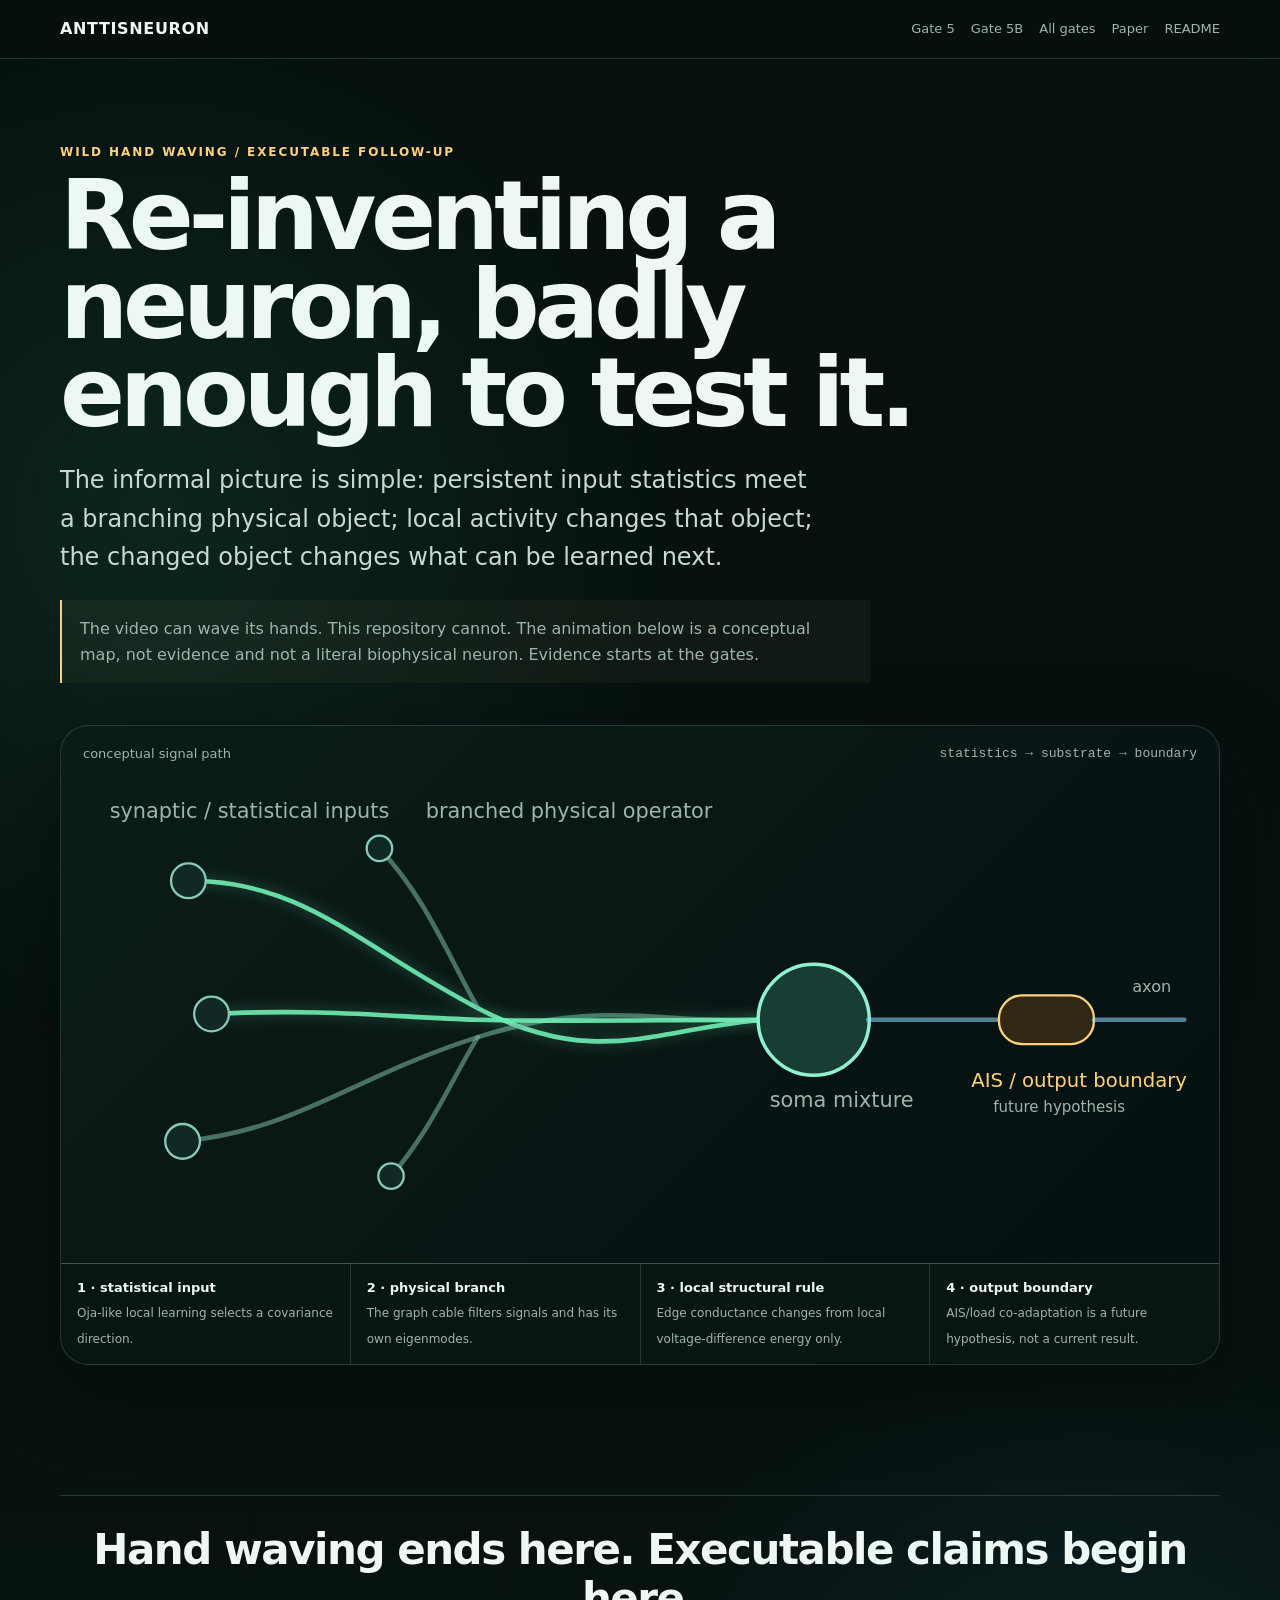
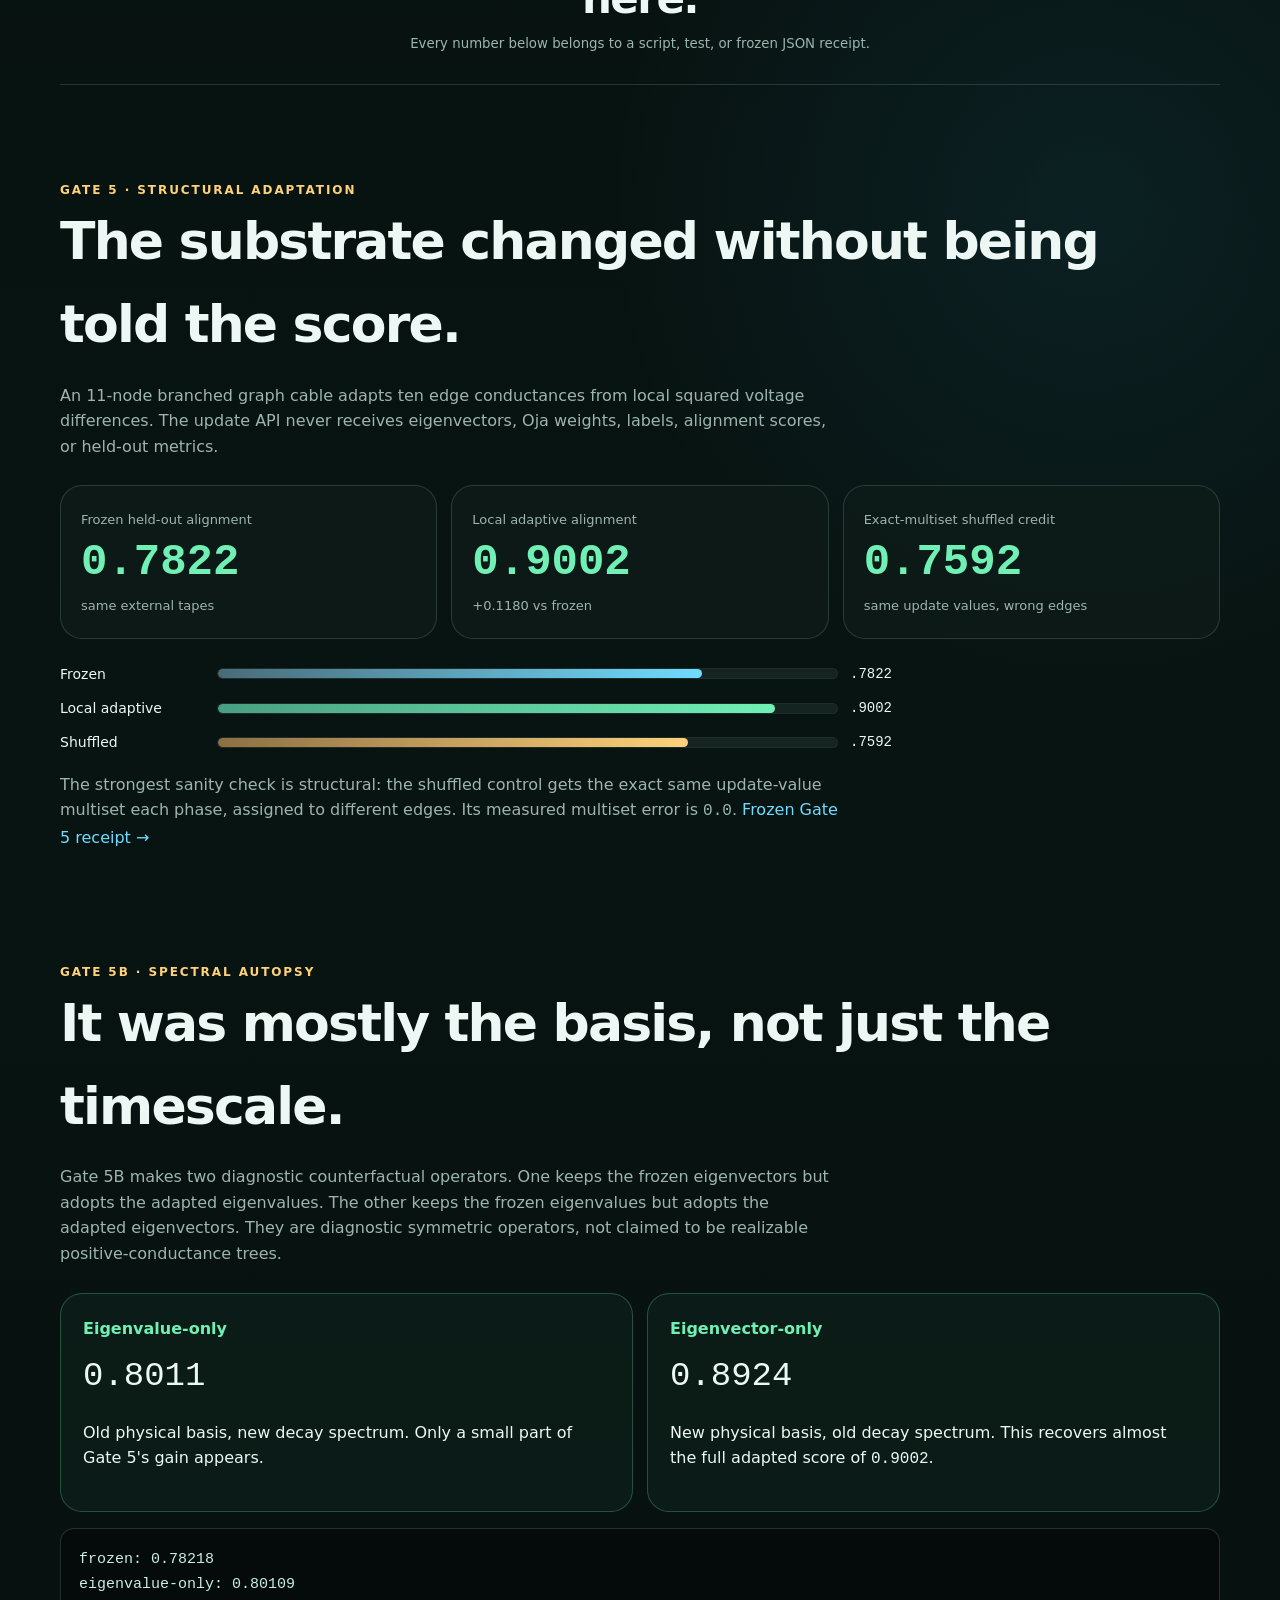
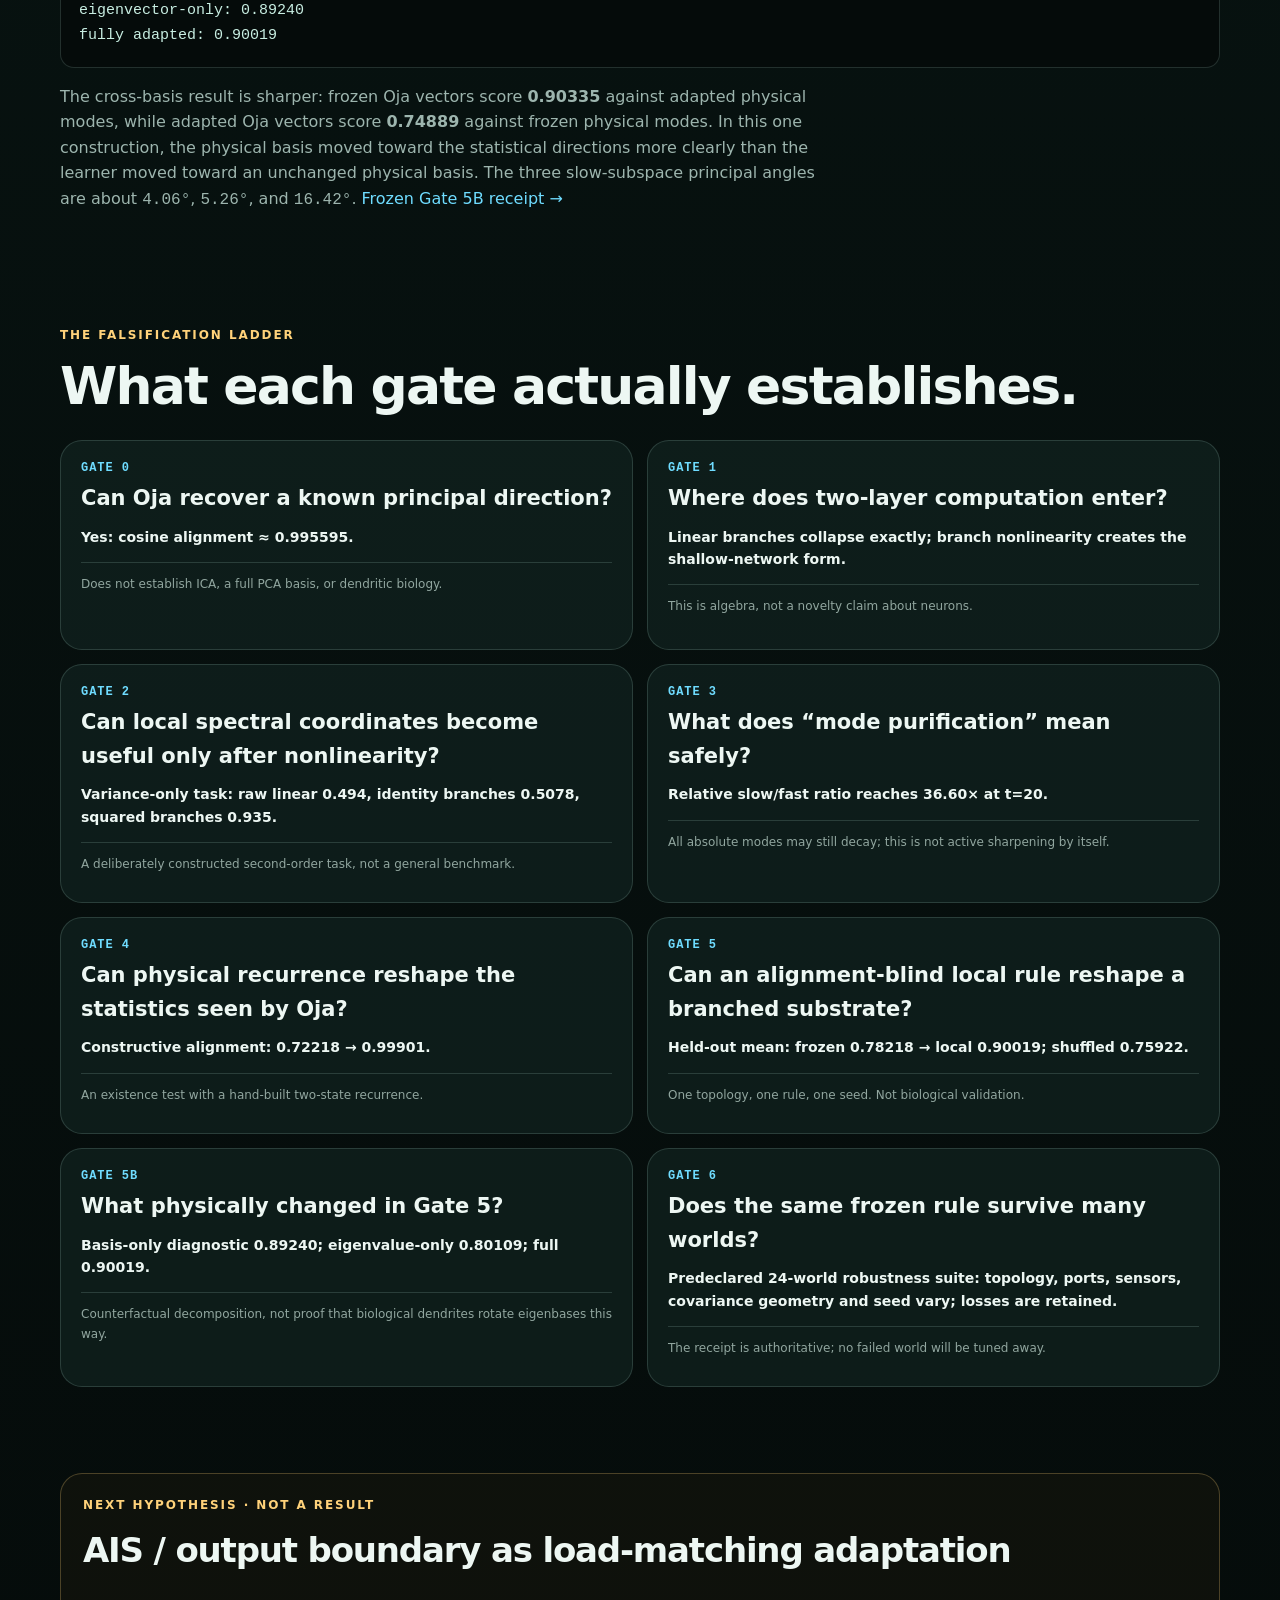
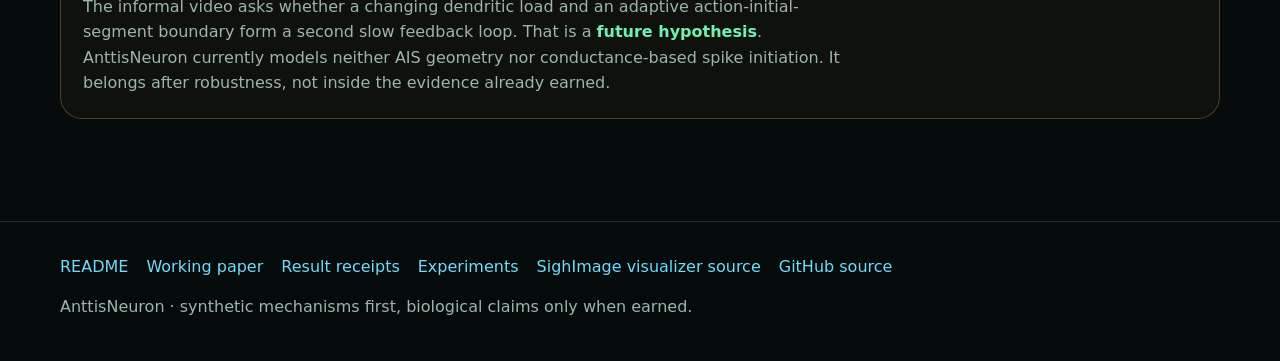
==== index.html @ 20ee5cc7 "docs: add Wild Hand Waving scientific explainer" ====
<!doctype html>
<html lang="en">
<head>
  <meta charset="utf-8">
  <meta name="viewport" content="width=device-width, initial-scale=1">
  <meta name="color-scheme" content="dark">
  <title>AnttisNeuron — Wild hand waving, then tests</title>
  <style>
    :root {
      --bg: #07100f;
      --panel: rgba(14, 27, 25, .82);
      --panel-2: rgba(19, 36, 33, .68);
      --ink: #edf7f3;
      --muted: #9db5ae;
      --line: rgba(173, 217, 203, .18);
      --green: #70f0b5;
      --cyan: #6fdcff;
      --amber: #ffd27a;
      --rose: #ff8f9f;
      --shadow: 0 24px 80px rgba(0,0,0,.35);
      --radius: 22px;
    }
    * { box-sizing: border-box; }
    html { scroll-behavior: smooth; }
    body {
      margin: 0;
      min-height: 100vh;
      background:
        radial-gradient(circle at 12% 10%, rgba(58, 170, 132, .13), transparent 33rem),
        radial-gradient(circle at 85% 35%, rgba(46, 151, 190, .10), transparent 30rem),
        linear-gradient(180deg, #06100e 0%, #081412 46%, #050b0a 100%);
      color: var(--ink);
      font: 16px/1.6 ui-sans-serif, system-ui, -apple-system, BlinkMacSystemFont, "Segoe UI", sans-serif;
    }
    a { color: var(--cyan); text-decoration: none; }
    a:hover { text-decoration: underline; }
    code, .mono { font-family: ui-monospace, SFMono-Regular, Menlo, Consolas, monospace; }
    .wrap { width: min(1160px, calc(100% - 32px)); margin: 0 auto; }
    nav {
      position: sticky; top: 0; z-index: 10;
      backdrop-filter: blur(16px);
      background: rgba(6, 16, 14, .76);
      border-bottom: 1px solid var(--line);
    }
    nav .wrap { min-height: 58px; display: flex; align-items: center; justify-content: space-between; gap: 18px; }
    .brand { font-weight: 800; letter-spacing: .04em; }
    .navlinks { display: flex; flex-wrap: wrap; gap: 16px; font-size: 13px; color: var(--muted); }
    .navlinks a { color: inherit; }
    .hero { padding: 84px 0 54px; }
    .eyebrow { color: var(--amber); text-transform: uppercase; letter-spacing: .16em; font-size: 12px; font-weight: 800; }
    h1 { margin: 10px 0 18px; font-size: clamp(46px, 8vw, 96px); line-height: .92; letter-spacing: -.055em; max-width: 920px; }
    .lede { max-width: 760px; font-size: clamp(18px, 2.2vw, 24px); color: #c7d9d4; }
    .honesty { margin-top: 24px; max-width: 810px; padding: 16px 18px; border-left: 2px solid var(--amber); color: var(--muted); background: rgba(255,210,122,.04); }
    .schematic-shell {
      margin-top: 42px;
      border: 1px solid var(--line);
      border-radius: 28px;
      background: linear-gradient(135deg, rgba(12,29,25,.94), rgba(6,16,17,.88));
      box-shadow: var(--shadow);
      overflow: hidden;
    }
    .schematic-head { display: flex; justify-content: space-between; gap: 18px; padding: 18px 22px 0; color: var(--muted); font-size: 13px; }
    svg { display: block; width: 100%; height: auto; }
    .wire { fill: none; stroke: #7ab6a5; stroke-width: 4; stroke-linecap: round; opacity: .56; }
    .wire.hot { stroke: var(--green); opacity: .9; filter: drop-shadow(0 0 6px rgba(112,240,181,.4)); }
    .node { fill: #102925; stroke: #87cab5; stroke-width: 2; }
    .soma { fill: #173d35; stroke: #91f0ce; stroke-width: 3; }
    .ais { fill: #302815; stroke: var(--amber); stroke-width: 2; }
    .axon { stroke: #8bd7ff; }
    .pulse { fill: #fff; filter: drop-shadow(0 0 8px var(--green)); opacity: 0; }
    .pulse.p1 { animation: pulse1 4.2s linear infinite; }
    .pulse.p2 { animation: pulse2 4.2s linear 1.1s infinite; }
    .pulse.p3 { animation: pulse3 4.2s linear 2.2s infinite; }
    @keyframes pulse1 { 0%,8%{opacity:0} 10%{opacity:1;transform:translate(0,0)} 38%{transform:translate(270px,128px);opacity:1} 50%,100%{transform:translate(420px,160px);opacity:0} }
    @keyframes pulse2 { 0%,8%{opacity:0} 10%{opacity:1;transform:translate(0,0)} 38%{transform:translate(274px,-90px);opacity:1} 50%,100%{transform:translate(420px,-110px);opacity:0} }
    @keyframes pulse3 { 0%,8%{opacity:0} 10%{opacity:1;transform:translate(0,0)} 38%{transform:translate(306px,12px);opacity:1} 50%,100%{transform:translate(430px,22px);opacity:0} }
    .legend { display: grid; grid-template-columns: repeat(4, 1fr); gap: 1px; background: var(--line); border-top: 1px solid var(--line); }
    .legend > div { background: #091513; padding: 14px 16px; min-height: 88px; }
    .legend strong { display: block; font-size: 13px; color: var(--ink); }
    .legend span { color: var(--muted); font-size: 12px; }
    .hard-divider { margin: 76px auto 62px; padding: 30px 0; border-top: 1px solid var(--line); border-bottom: 1px solid var(--line); text-align: center; }
    .hard-divider p { margin: 0; font-size: clamp(23px, 3.7vw, 42px); line-height: 1.15; font-weight: 850; letter-spacing: -.035em; }
    .hard-divider small { display: block; margin-top: 10px; color: var(--muted); }
    section { padding: 34px 0 52px; }
    h2 { margin: 0 0 12px; font-size: clamp(30px, 5vw, 52px); letter-spacing: -.035em; }
    .section-copy { color: var(--muted); max-width: 780px; margin-bottom: 26px; }
    .result-grid { display: grid; grid-template-columns: repeat(3, minmax(0,1fr)); gap: 14px; }
    .metric { padding: 20px; border: 1px solid var(--line); border-radius: var(--radius); background: var(--panel); }
    .metric .num { display:block; font: 800 clamp(28px,4vw,44px)/1 ui-monospace, monospace; color: var(--green); margin: 8px 0; }
    .metric .label { color: var(--muted); font-size: 13px; }
    .bars { margin-top: 24px; display: grid; gap: 12px; max-width: 880px; }
    .bar-row { display:grid; grid-template-columns: 145px 1fr 90px; gap: 12px; align-items:center; font-size: 14px; }
    .track { height: 11px; border-radius: 999px; overflow:hidden; background:#152421; border:1px solid rgba(255,255,255,.04); }
    .fill { height:100%; border-radius:inherit; background: linear-gradient(90deg, #499f82, var(--green)); }
    .fill.shuffled { background: linear-gradient(90deg, #8d6f42, var(--amber)); }
    .fill.frozen { background: linear-gradient(90deg, #496b78, var(--cyan)); }
    .gate-grid { display:grid; grid-template-columns: repeat(2,minmax(0,1fr)); gap:14px; }
    .gate { border:1px solid var(--line); border-radius:var(--radius); padding:20px; background:var(--panel-2); min-height:210px; }
    .gate .kicker { color:var(--cyan); font:700 12px ui-monospace,monospace; letter-spacing:.08em; text-transform:uppercase; }
    .gate h3 { margin:7px 0 10px; font-size:21px; }
    .gate p { color:var(--muted); margin:8px 0; font-size:14px; }
    .gate .result { color:var(--ink); font-weight:720; }
    .gate .not { margin-top:14px; padding-top:12px; border-top:1px solid var(--line); font-size:12px; color:#91a69f; }
    .audit { margin-top: 24px; display:grid; grid-template-columns:1fr 1fr; gap:14px; }
    .callout { border:1px solid rgba(112,240,181,.25); border-radius:var(--radius); background:rgba(35,95,76,.14); padding:22px; }
    .callout strong { color:var(--green); }
    .equation { margin: 16px 0; padding: 18px; border-radius: 14px; background:#050b0a; border:1px solid var(--line); overflow:auto; font: 15px/1.7 ui-monospace,monospace; color:#c8eee2; }
    .future { border-color:rgba(255,210,122,.25); background:rgba(110,80,28,.09); }
    footer { margin-top:50px; padding:32px 0 48px; border-top:1px solid var(--line); color:var(--muted); }
    .footer-links { display:flex; flex-wrap:wrap; gap:18px; margin-bottom:14px; }
    @media (max-width: 800px) {
      .navlinks { display:none; }
      .hero { padding-top:55px; }
      .legend, .result-grid, .gate-grid, .audit { grid-template-columns:1fr; }
      .bar-row { grid-template-columns: 105px 1fr 70px; }
    }
    @media (prefers-reduced-motion: reduce) {
      * { scroll-behavior:auto !important; animation-duration:.001ms !important; animation-iteration-count:1 !important; }
    }
  </style>
</head>
<body>
  <nav>
    <div class="wrap">
      <div class="brand">ANTTISNEURON</div>
      <div class="navlinks"><a href="#gate5">Gate 5</a><a href="#audit">Gate 5B</a><a href="#gates">All gates</a><a href="PAPER.md">Paper</a><a href="README.md">README</a></div>
    </div>
  </nav>

  <main>
    <header class="hero wrap">
      <div class="eyebrow">Wild hand waving / executable follow-up</div>
      <h1>Re-inventing a neuron, badly enough to test it.</h1>
      <p class="lede">The informal picture is simple: persistent input statistics meet a branching physical object; local activity changes that object; the changed object changes what can be learned next.</p>
      <div class="honesty">The video can wave its hands. This repository cannot. The animation below is a conceptual map, not evidence and not a literal biophysical neuron. Evidence starts at the gates.</div>

      <div class="schematic-shell" aria-label="Conceptual neuron schematic">
        <div class="schematic-head"><span>conceptual signal path</span><span class="mono">statistics → substrate → boundary</span></div>
        <svg viewBox="0 0 1000 430" role="img" aria-label="Animated branching neuron concept">
          <path class="wire hot" d="M110 100 C210 100 255 155 360 210 S520 225 610 220"/>
          <path class="wire" d="M105 325 C205 315 250 270 360 235 S520 225 610 220"/>
          <path class="wire hot" d="M130 215 C230 210 290 218 360 220 S520 220 610 220"/>
          <path class="wire" d="M275 72 C315 115 332 160 360 210"/>
          <path class="wire" d="M285 355 C320 315 338 270 360 235"/>
          <circle class="node" cx="110" cy="100" r="15"/><circle class="node" cx="105" cy="325" r="15"/><circle class="node" cx="130" cy="215" r="15"/>
          <circle class="node" cx="275" cy="72" r="11"/><circle class="node" cx="285" cy="355" r="11"/>
          <circle class="soma" cx="650" cy="220" r="48"/>
          <path class="wire axon" d="M697 220 L810 220"/><rect class="ais" x="810" y="199" width="82" height="42" rx="20"/><path class="wire axon" d="M892 220 L970 220"/>
          <circle class="pulse p1" cx="110" cy="100" r="8"/><circle class="pulse p2" cx="105" cy="325" r="8"/><circle class="pulse p3" cx="130" cy="215" r="8"/>
          <text x="42" y="46" fill="#9db5ae" font-size="18">synaptic / statistical inputs</text>
          <text x="315" y="46" fill="#9db5ae" font-size="18">branched physical operator</text>
          <text x="612" y="295" fill="#9db5ae" font-size="18">soma mixture</text>
          <text x="786" y="278" fill="#ffd27a" font-size="17">AIS / output boundary</text>
          <text x="805" y="300" fill="#9db5ae" font-size="13">future hypothesis</text>
          <text x="925" y="196" fill="#9db5ae" font-size="14">axon</text>
        </svg>
        <div class="legend">
          <div><strong>1 · statistical input</strong><span>Oja-like local learning selects a covariance direction.</span></div>
          <div><strong>2 · physical branch</strong><span>The graph cable filters signals and has its own eigenmodes.</span></div>
          <div><strong>3 · local structural rule</strong><span>Edge conductance changes from local voltage-difference energy only.</span></div>
          <div><strong>4 · output boundary</strong><span>AIS/load co-adaptation is a future hypothesis, not a current result.</span></div>
        </div>
      </div>
    </header>

    <div class="hard-divider wrap">
      <p>Hand waving ends here. Executable claims begin here.</p>
      <small>Every number below belongs to a script, test, or frozen JSON receipt.</small>
    </div>

    <section id="gate5" class="wrap">
      <div class="eyebrow">Gate 5 · structural adaptation</div>
      <h2>The substrate changed without being told the score.</h2>
      <p class="section-copy">An 11-node branched graph cable adapts ten edge conductances from local squared voltage differences. The update API never receives eigenvectors, Oja weights, labels, alignment scores, or held-out metrics.</p>
      <div class="result-grid">
        <div class="metric"><span class="label">Frozen held-out alignment</span><span class="num">0.7822</span><span class="label">same external tapes</span></div>
        <div class="metric"><span class="label">Local adaptive alignment</span><span class="num">0.9002</span><span class="label">+0.1180 vs frozen</span></div>
        <div class="metric"><span class="label">Exact-multiset shuffled credit</span><span class="num">0.7592</span><span class="label">same update values, wrong edges</span></div>
      </div>
      <div class="bars" aria-label="Gate 5 alignment comparison">
        <div class="bar-row"><span>Frozen</span><div class="track"><div class="fill frozen" style="width:78.218%"></div></div><span class="mono">.7822</span></div>
        <div class="bar-row"><span>Local adaptive</span><div class="track"><div class="fill" style="width:90.019%"></div></div><span class="mono">.9002</span></div>
        <div class="bar-row"><span>Shuffled</span><div class="track"><div class="fill shuffled" style="width:75.922%"></div></div><span class="mono">.7592</span></div>
      </div>
      <p class="section-copy" style="margin-top:18px">The strongest sanity check is structural: the shuffled control gets the exact same update-value multiset each phase, assigned to different edges. Its measured multiset error is <span class="mono">0.0</span>. <a href="results/gate5.json">Frozen Gate 5 receipt →</a></p>
    </section>

    <section id="audit" class="wrap">
      <div class="eyebrow">Gate 5B · spectral autopsy</div>
      <h2>It was mostly the basis, not just the timescale.</h2>
      <p class="section-copy">Gate 5B makes two diagnostic counterfactual operators. One keeps the frozen eigenvectors but adopts the adapted eigenvalues. The other keeps the frozen eigenvalues but adopts the adapted eigenvectors. They are diagnostic symmetric operators, not claimed to be realizable positive-conductance trees.</p>
      <div class="audit">
        <div class="callout"><strong>Eigenvalue-only</strong><div class="num mono" style="font-size:34px;margin-top:8px">0.8011</div><p>Old physical basis, new decay spectrum. Only a small part of Gate 5's gain appears.</p></div>
        <div class="callout"><strong>Eigenvector-only</strong><div class="num mono" style="font-size:34px;margin-top:8px">0.8924</div><p>New physical basis, old decay spectrum. This recovers almost the full adapted score of <span class="mono">0.9002</span>.</p></div>
      </div>
      <div class="equation">frozen: 0.78218<br>eigenvalue-only: 0.80109<br>eigenvector-only: 0.89240<br>fully adapted: 0.90019</div>
      <p class="section-copy">The cross-basis result is sharper: frozen Oja vectors score <strong>0.90335</strong> against adapted physical modes, while adapted Oja vectors score <strong>0.74889</strong> against frozen physical modes. In this one construction, the physical basis moved toward the statistical directions more clearly than the learner moved toward an unchanged physical basis. The three slow-subspace principal angles are about <span class="mono">4.06°</span>, <span class="mono">5.26°</span>, and <span class="mono">16.42°</span>. <a href="results/gate5b.json">Frozen Gate 5B receipt →</a></p>
    </section>

    <section id="gates" class="wrap">
      <div class="eyebrow">The falsification ladder</div>
      <h2>What each gate actually establishes.</h2>
      <div class="gate-grid">
        <article class="gate"><div class="kicker">Gate 0</div><h3>Can Oja recover a known principal direction?</h3><p class="result">Yes: cosine alignment ≈ 0.995595.</p><p class="not">Does not establish ICA, a full PCA basis, or dendritic biology.</p></article>
        <article class="gate"><div class="kicker">Gate 1</div><h3>Where does two-layer computation enter?</h3><p class="result">Linear branches collapse exactly; branch nonlinearity creates the shallow-network form.</p><p class="not">This is algebra, not a novelty claim about neurons.</p></article>
        <article class="gate"><div class="kicker">Gate 2</div><h3>Can local spectral coordinates become useful only after nonlinearity?</h3><p class="result">Variance-only task: raw linear 0.494, identity branches 0.5078, squared branches 0.935.</p><p class="not">A deliberately constructed second-order task, not a general benchmark.</p></article>
        <article class="gate"><div class="kicker">Gate 3</div><h3>What does “mode purification” mean safely?</h3><p class="result">Relative slow/fast ratio reaches 36.60× at t=20.</p><p class="not">All absolute modes may still decay; this is not active sharpening by itself.</p></article>
        <article class="gate"><div class="kicker">Gate 4</div><h3>Can physical recurrence reshape the statistics seen by Oja?</h3><p class="result">Constructive alignment: 0.72218 → 0.99901.</p><p class="not">An existence test with a hand-built two-state recurrence.</p></article>
        <article class="gate"><div class="kicker">Gate 5</div><h3>Can an alignment-blind local rule reshape a branched substrate?</h3><p class="result">Held-out mean: frozen 0.78218 → local 0.90019; shuffled 0.75922.</p><p class="not">One topology, one rule, one seed. Not biological validation.</p></article>
        <article class="gate"><div class="kicker">Gate 5B</div><h3>What physically changed in Gate 5?</h3><p class="result">Basis-only diagnostic 0.89240; eigenvalue-only 0.80109; full 0.90019.</p><p class="not">Counterfactual decomposition, not proof that biological dendrites rotate eigenbases this way.</p></article>
        <article class="gate"><div class="kicker">Gate 6</div><h3>Does the same frozen rule survive many worlds?</h3><p class="result">Predeclared 24-world robustness suite: topology, ports, sensors, covariance geometry and seed vary; losses are retained.</p><p class="not">The receipt is authoritative; no failed world will be tuned away.</p></article>
      </div>
    </section>

    <section class="wrap">
      <div class="callout future">
        <div class="eyebrow">Next hypothesis · not a result</div>
        <h2 style="font-size:34px;margin-top:8px">AIS / output boundary as load-matching adaptation</h2>
        <p class="section-copy" style="margin-bottom:0">The informal video asks whether a changing dendritic load and an adaptive action-initial-segment boundary form a second slow feedback loop. That is a <strong>future hypothesis</strong>. AnttisNeuron currently models neither AIS geometry nor conductance-based spike initiation. It belongs after robustness, not inside the evidence already earned.</p>
      </div>
    </section>
  </main>

  <footer>
    <div class="wrap">
      <div class="footer-links"><a href="README.md">README</a><a href="PAPER.md">Working paper</a><a href="results/">Result receipts</a><a href="experiments/">Experiments</a><a href="sigh_image_live_loop_fixed.py">SighImage visualizer source</a><a href="https://github.com/anttiluode/AnttisNeuron">GitHub source</a></div>
      <div>AnttisNeuron · synthetic mechanisms first, biological claims only when earned.</div>
    </div>
  </footer>
</body>
</html>
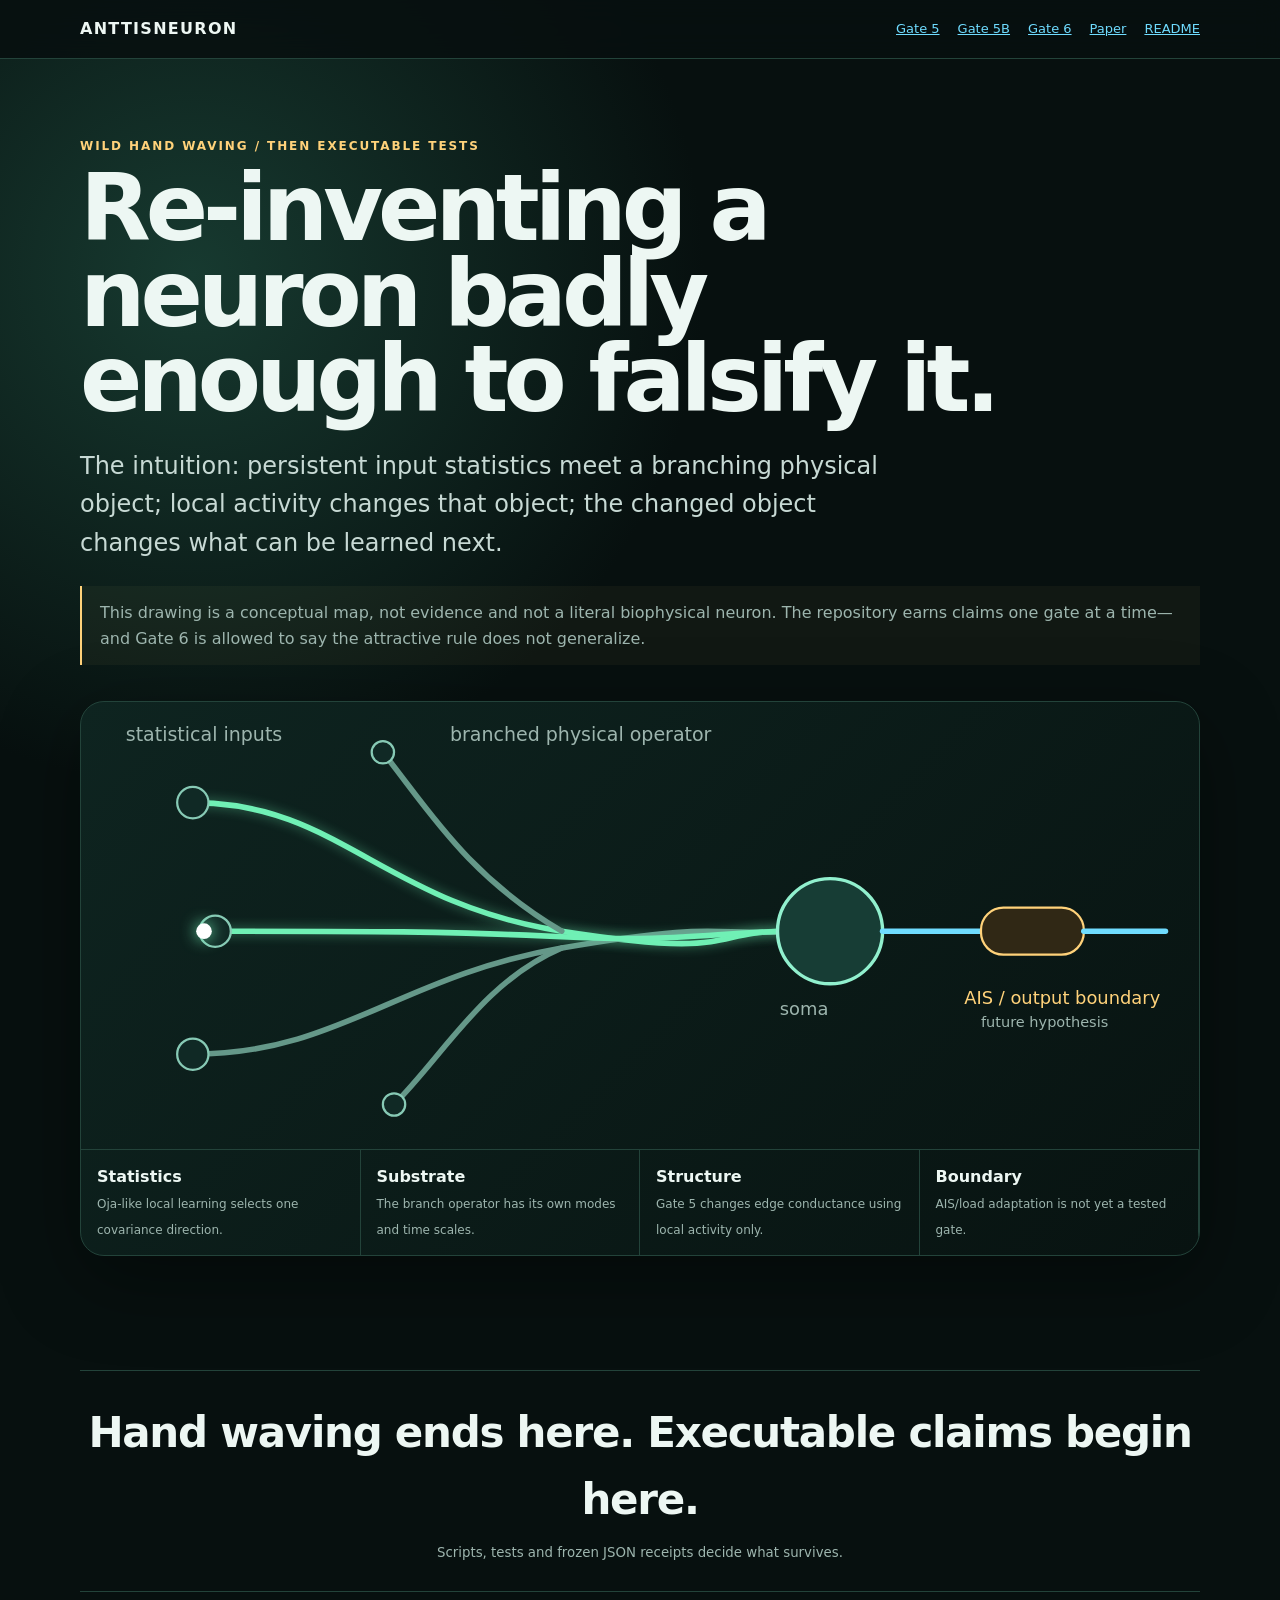
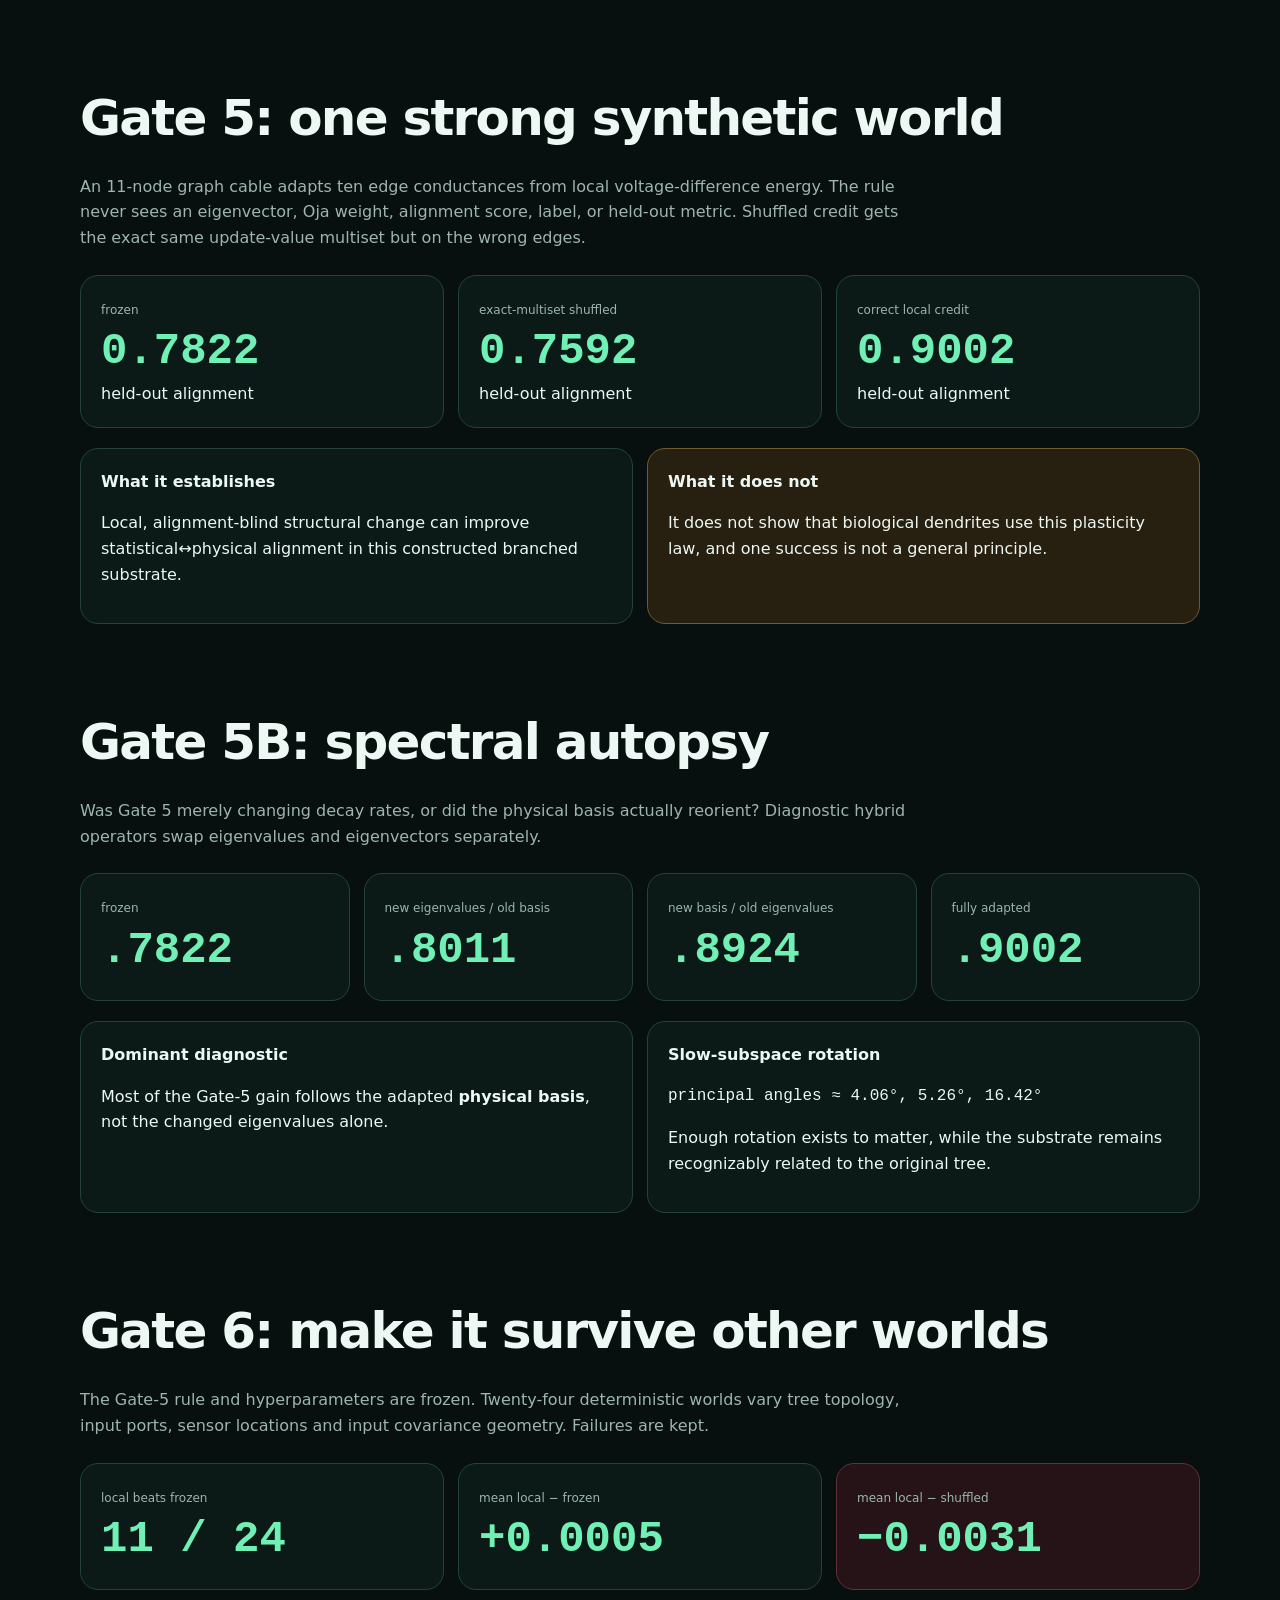
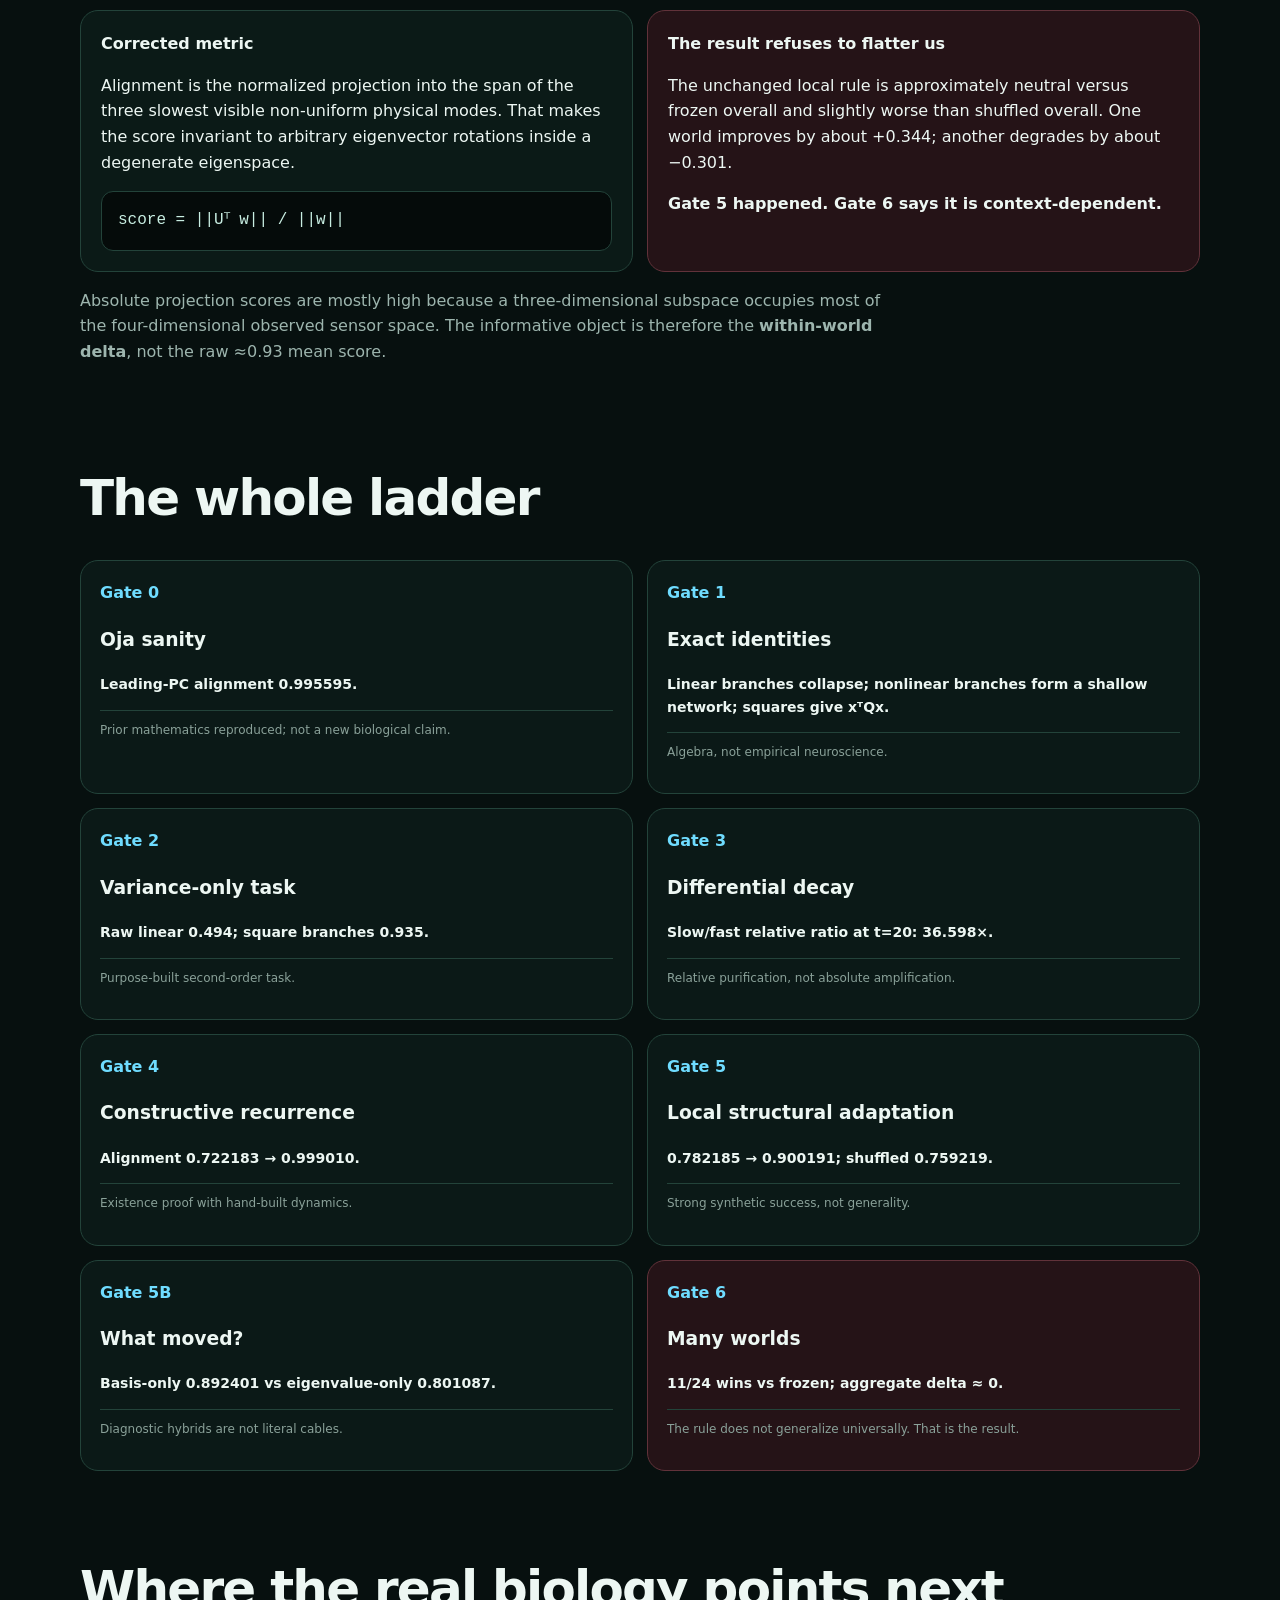
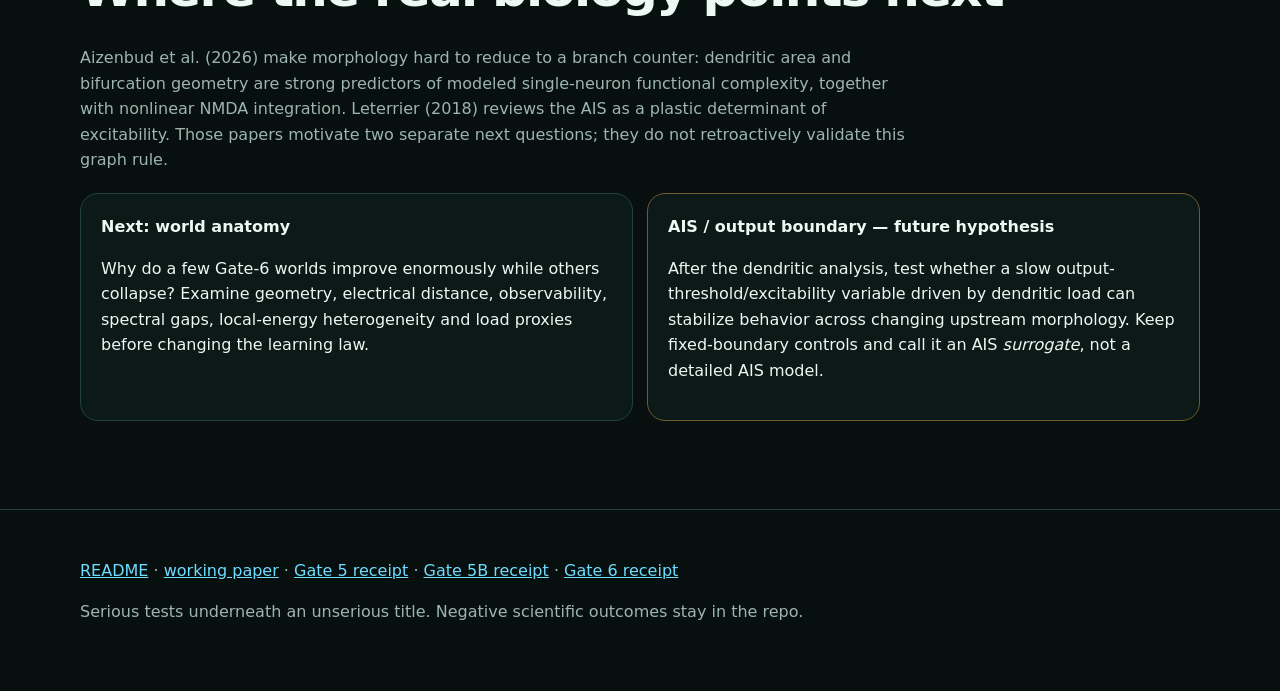
==== commit 96d07ba1: "docs: update visual companion through Gate 6" ====
--- a/index.html
+++ b/index.html
@@ -4,228 +4,73 @@
   <meta charset="utf-8">
   <meta name="viewport" content="width=device-width, initial-scale=1">
   <meta name="color-scheme" content="dark">
-  <title>AnttisNeuron — Wild hand waving, then tests</title>
+  <title>AnttisNeuron — hand waving, then receipts</title>
   <style>
-    :root {
-      --bg: #07100f;
-      --panel: rgba(14, 27, 25, .82);
-      --panel-2: rgba(19, 36, 33, .68);
-      --ink: #edf7f3;
-      --muted: #9db5ae;
-      --line: rgba(173, 217, 203, .18);
-      --green: #70f0b5;
-      --cyan: #6fdcff;
-      --amber: #ffd27a;
-      --rose: #ff8f9f;
-      --shadow: 0 24px 80px rgba(0,0,0,.35);
-      --radius: 22px;
-    }
-    * { box-sizing: border-box; }
-    html { scroll-behavior: smooth; }
-    body {
-      margin: 0;
-      min-height: 100vh;
-      background:
-        radial-gradient(circle at 12% 10%, rgba(58, 170, 132, .13), transparent 33rem),
-        radial-gradient(circle at 85% 35%, rgba(46, 151, 190, .10), transparent 30rem),
-        linear-gradient(180deg, #06100e 0%, #081412 46%, #050b0a 100%);
-      color: var(--ink);
-      font: 16px/1.6 ui-sans-serif, system-ui, -apple-system, BlinkMacSystemFont, "Segoe UI", sans-serif;
-    }
-    a { color: var(--cyan); text-decoration: none; }
-    a:hover { text-decoration: underline; }
-    code, .mono { font-family: ui-monospace, SFMono-Regular, Menlo, Consolas, monospace; }
-    .wrap { width: min(1160px, calc(100% - 32px)); margin: 0 auto; }
-    nav {
-      position: sticky; top: 0; z-index: 10;
-      backdrop-filter: blur(16px);
-      background: rgba(6, 16, 14, .76);
-      border-bottom: 1px solid var(--line);
-    }
-    nav .wrap { min-height: 58px; display: flex; align-items: center; justify-content: space-between; gap: 18px; }
-    .brand { font-weight: 800; letter-spacing: .04em; }
-    .navlinks { display: flex; flex-wrap: wrap; gap: 16px; font-size: 13px; color: var(--muted); }
-    .navlinks a { color: inherit; }
-    .hero { padding: 84px 0 54px; }
-    .eyebrow { color: var(--amber); text-transform: uppercase; letter-spacing: .16em; font-size: 12px; font-weight: 800; }
-    h1 { margin: 10px 0 18px; font-size: clamp(46px, 8vw, 96px); line-height: .92; letter-spacing: -.055em; max-width: 920px; }
-    .lede { max-width: 760px; font-size: clamp(18px, 2.2vw, 24px); color: #c7d9d4; }
-    .honesty { margin-top: 24px; max-width: 810px; padding: 16px 18px; border-left: 2px solid var(--amber); color: var(--muted); background: rgba(255,210,122,.04); }
-    .schematic-shell {
-      margin-top: 42px;
-      border: 1px solid var(--line);
-      border-radius: 28px;
-      background: linear-gradient(135deg, rgba(12,29,25,.94), rgba(6,16,17,.88));
-      box-shadow: var(--shadow);
-      overflow: hidden;
-    }
-    .schematic-head { display: flex; justify-content: space-between; gap: 18px; padding: 18px 22px 0; color: var(--muted); font-size: 13px; }
-    svg { display: block; width: 100%; height: auto; }
-    .wire { fill: none; stroke: #7ab6a5; stroke-width: 4; stroke-linecap: round; opacity: .56; }
-    .wire.hot { stroke: var(--green); opacity: .9; filter: drop-shadow(0 0 6px rgba(112,240,181,.4)); }
-    .node { fill: #102925; stroke: #87cab5; stroke-width: 2; }
-    .soma { fill: #173d35; stroke: #91f0ce; stroke-width: 3; }
-    .ais { fill: #302815; stroke: var(--amber); stroke-width: 2; }
-    .axon { stroke: #8bd7ff; }
-    .pulse { fill: #fff; filter: drop-shadow(0 0 8px var(--green)); opacity: 0; }
-    .pulse.p1 { animation: pulse1 4.2s linear infinite; }
-    .pulse.p2 { animation: pulse2 4.2s linear 1.1s infinite; }
-    .pulse.p3 { animation: pulse3 4.2s linear 2.2s infinite; }
-    @keyframes pulse1 { 0%,8%{opacity:0} 10%{opacity:1;transform:translate(0,0)} 38%{transform:translate(270px,128px);opacity:1} 50%,100%{transform:translate(420px,160px);opacity:0} }
-    @keyframes pulse2 { 0%,8%{opacity:0} 10%{opacity:1;transform:translate(0,0)} 38%{transform:translate(274px,-90px);opacity:1} 50%,100%{transform:translate(420px,-110px);opacity:0} }
-    @keyframes pulse3 { 0%,8%{opacity:0} 10%{opacity:1;transform:translate(0,0)} 38%{transform:translate(306px,12px);opacity:1} 50%,100%{transform:translate(430px,22px);opacity:0} }
-    .legend { display: grid; grid-template-columns: repeat(4, 1fr); gap: 1px; background: var(--line); border-top: 1px solid var(--line); }
-    .legend > div { background: #091513; padding: 14px 16px; min-height: 88px; }
-    .legend strong { display: block; font-size: 13px; color: var(--ink); }
-    .legend span { color: var(--muted); font-size: 12px; }
-    .hard-divider { margin: 76px auto 62px; padding: 30px 0; border-top: 1px solid var(--line); border-bottom: 1px solid var(--line); text-align: center; }
-    .hard-divider p { margin: 0; font-size: clamp(23px, 3.7vw, 42px); line-height: 1.15; font-weight: 850; letter-spacing: -.035em; }
-    .hard-divider small { display: block; margin-top: 10px; color: var(--muted); }
-    section { padding: 34px 0 52px; }
-    h2 { margin: 0 0 12px; font-size: clamp(30px, 5vw, 52px); letter-spacing: -.035em; }
-    .section-copy { color: var(--muted); max-width: 780px; margin-bottom: 26px; }
-    .result-grid { display: grid; grid-template-columns: repeat(3, minmax(0,1fr)); gap: 14px; }
-    .metric { padding: 20px; border: 1px solid var(--line); border-radius: var(--radius); background: var(--panel); }
-    .metric .num { display:block; font: 800 clamp(28px,4vw,44px)/1 ui-monospace, monospace; color: var(--green); margin: 8px 0; }
-    .metric .label { color: var(--muted); font-size: 13px; }
-    .bars { margin-top: 24px; display: grid; gap: 12px; max-width: 880px; }
-    .bar-row { display:grid; grid-template-columns: 145px 1fr 90px; gap: 12px; align-items:center; font-size: 14px; }
-    .track { height: 11px; border-radius: 999px; overflow:hidden; background:#152421; border:1px solid rgba(255,255,255,.04); }
-    .fill { height:100%; border-radius:inherit; background: linear-gradient(90deg, #499f82, var(--green)); }
-    .fill.shuffled { background: linear-gradient(90deg, #8d6f42, var(--amber)); }
-    .fill.frozen { background: linear-gradient(90deg, #496b78, var(--cyan)); }
-    .gate-grid { display:grid; grid-template-columns: repeat(2,minmax(0,1fr)); gap:14px; }
-    .gate { border:1px solid var(--line); border-radius:var(--radius); padding:20px; background:var(--panel-2); min-height:210px; }
-    .gate .kicker { color:var(--cyan); font:700 12px ui-monospace,monospace; letter-spacing:.08em; text-transform:uppercase; }
-    .gate h3 { margin:7px 0 10px; font-size:21px; }
-    .gate p { color:var(--muted); margin:8px 0; font-size:14px; }
-    .gate .result { color:var(--ink); font-weight:720; }
-    .gate .not { margin-top:14px; padding-top:12px; border-top:1px solid var(--line); font-size:12px; color:#91a69f; }
-    .audit { margin-top: 24px; display:grid; grid-template-columns:1fr 1fr; gap:14px; }
-    .callout { border:1px solid rgba(112,240,181,.25); border-radius:var(--radius); background:rgba(35,95,76,.14); padding:22px; }
-    .callout strong { color:var(--green); }
-    .equation { margin: 16px 0; padding: 18px; border-radius: 14px; background:#050b0a; border:1px solid var(--line); overflow:auto; font: 15px/1.7 ui-monospace,monospace; color:#c8eee2; }
-    .future { border-color:rgba(255,210,122,.25); background:rgba(110,80,28,.09); }
-    footer { margin-top:50px; padding:32px 0 48px; border-top:1px solid var(--line); color:var(--muted); }
-    .footer-links { display:flex; flex-wrap:wrap; gap:18px; margin-bottom:14px; }
-    @media (max-width: 800px) {
-      .navlinks { display:none; }
-      .hero { padding-top:55px; }
-      .legend, .result-grid, .gate-grid, .audit { grid-template-columns:1fr; }
-      .bar-row { grid-template-columns: 105px 1fr 70px; }
-    }
-    @media (prefers-reduced-motion: reduce) {
-      * { scroll-behavior:auto !important; animation-duration:.001ms !important; animation-iteration-count:1 !important; }
-    }
+    :root{--bg:#07100f;--panel:#0d1d1a;--ink:#edf7f3;--muted:#9db5ae;--line:#23433a;--green:#70f0b5;--cyan:#6fdcff;--amber:#ffd27a;--rose:#ff8f9f}
+    *{box-sizing:border-box}html{scroll-behavior:smooth}body{margin:0;background:radial-gradient(circle at 15% 5%,#173a30 0,#07100f 32rem),#07100f;color:var(--ink);font:16px/1.6 system-ui,-apple-system,Segoe UI,sans-serif}a{color:var(--cyan)}code,.mono{font-family:ui-monospace,SFMono-Regular,Consolas,monospace}.wrap{width:min(1120px,calc(100% - 32px));margin:auto}nav{position:sticky;top:0;z-index:4;background:#07100fdd;border-bottom:1px solid var(--line);backdrop-filter:blur(14px)}nav .wrap{display:flex;justify-content:space-between;align-items:center;min-height:58px}.brand{font-weight:850;letter-spacing:.08em}.links{display:flex;gap:18px;font-size:13px}.hero{padding:78px 0 44px}.eyebrow{color:var(--amber);font-weight:800;text-transform:uppercase;letter-spacing:.16em;font-size:12px}h1{font-size:clamp(44px,8vw,92px);line-height:.93;letter-spacing:-.055em;margin:10px 0 18px;max-width:920px}.lede{font-size:clamp(18px,2.2vw,24px);max-width:820px;color:#c7d9d4}.honesty{margin:24px 0 36px;border-left:2px solid var(--amber);padding:14px 18px;color:var(--muted);background:#ffd27a0a}.schematic{border:1px solid var(--line);border-radius:24px;overflow:hidden;background:linear-gradient(135deg,#0e2420,#081311);box-shadow:0 24px 80px #0006}.schematic svg{display:block;width:100%;height:auto}.wire{fill:none;stroke:#659889;stroke-width:5;stroke-linecap:round}.hot{stroke:var(--green);filter:drop-shadow(0 0 5px #70f0b577)}.node{fill:#102925;stroke:#87cab5;stroke-width:2}.soma{fill:#173d35;stroke:#91f0ce;stroke-width:3}.ais{fill:#302815;stroke:var(--amber);stroke-width:2}.axon{stroke:var(--cyan)}.pulse{fill:white;filter:drop-shadow(0 0 7px var(--green));animation:pulse 3.8s ease-in-out infinite}@keyframes pulse{0%,100%{opacity:.15}50%{opacity:1;transform:translateX(330px)}}.legend{display:grid;grid-template-columns:repeat(4,1fr);border-top:1px solid var(--line)}.legend div{padding:14px 16px;border-right:1px solid var(--line)}.legend strong{display:block}.legend span{font-size:12px;color:var(--muted)}.divider{margin:70px auto 56px;padding:28px 0;border-block:1px solid var(--line);text-align:center}.divider b{font-size:clamp(24px,4vw,42px);letter-spacing:-.03em}.divider small{display:block;color:var(--muted);margin-top:8px}section{padding:30px 0 48px}h2{font-size:clamp(30px,5vw,50px);letter-spacing:-.035em;margin:0 0 8px}.copy{max-width:830px;color:var(--muted)}.grid{display:grid;grid-template-columns:repeat(3,1fr);gap:14px;margin-top:24px}.card{border:1px solid var(--line);border-radius:18px;padding:20px;background:#0d1d1acc}.card .n{display:block;font:800 clamp(28px,4vw,44px)/1 ui-monospace,monospace;color:var(--green);margin:8px 0}.card .k{font-size:12px;color:var(--muted)}.four{grid-template-columns:repeat(4,1fr)}.gates{display:grid;grid-template-columns:repeat(2,1fr);gap:14px;margin-top:22px}.gate{border:1px solid var(--line);border-radius:18px;padding:19px;background:#0b1917}.gate b{color:var(--cyan)}.gate p{color:var(--muted);font-size:14px}.gate .result{color:var(--ink);font-weight:750}.gate .not{border-top:1px solid var(--line);padding-top:10px;font-size:12px;color:#8aa199}.warning{border-color:#705b2e;background:#271f10}.negative{border-color:#61323a;background:#251317}.future{border-color:#705b2e}.eq{padding:16px;border:1px solid var(--line);border-radius:12px;background:#050b0a;overflow:auto;color:#c8eee2;font-family:ui-monospace,monospace}.split{display:grid;grid-template-columns:1fr 1fr;gap:14px;margin-top:20px}footer{border-top:1px solid var(--line);padding:32px 0 50px;color:var(--muted);margin-top:40px}@media(max-width:800px){.links{display:none}.grid,.four,.gates,.split,.legend{grid-template-columns:1fr}.hero{padding-top:52px}}@media(prefers-reduced-motion:reduce){*{animation:none!important;scroll-behavior:auto!important}}
   </style>
 </head>
 <body>
-  <nav>
-    <div class="wrap">
-      <div class="brand">ANTTISNEURON</div>
-      <div class="navlinks"><a href="#gate5">Gate 5</a><a href="#audit">Gate 5B</a><a href="#gates">All gates</a><a href="PAPER.md">Paper</a><a href="README.md">README</a></div>
-    </div>
-  </nav>
+<nav><div class="wrap"><div class="brand">ANTTISNEURON</div><div class="links"><a href="#g5">Gate 5</a><a href="#g5b">Gate 5B</a><a href="#g6">Gate 6</a><a href="PAPER.md">Paper</a><a href="README.md">README</a></div></div></nav>
+<main>
+<header class="hero wrap">
+  <div class="eyebrow">Wild hand waving / then executable tests</div>
+  <h1>Re-inventing a neuron badly enough to falsify it.</h1>
+  <p class="lede">The intuition: persistent input statistics meet a branching physical object; local activity changes that object; the changed object changes what can be learned next.</p>
+  <div class="honesty">This drawing is a conceptual map, not evidence and not a literal biophysical neuron. The repository earns claims one gate at a time—and Gate 6 is allowed to say the attractive rule does not generalize.</div>
+  <div class="schematic">
+    <svg viewBox="0 0 1000 400" role="img" aria-label="Conceptual neuron from dendrites to AIS">
+      <path class="wire hot" d="M100 90 C230 90 270 180 430 205 S560 205 630 205"/><path class="wire" d="M100 315 C230 315 285 245 430 220 S565 210 630 205"/><path class="wire hot" d="M120 205 C255 205 330 205 430 210 S560 207 630 205"/><path class="wire" d="M270 45 C310 95 345 155 430 205"/><path class="wire" d="M280 360 C325 315 360 250 430 220"/>
+      <circle class="node" cx="100" cy="90" r="14"/><circle class="node" cx="100" cy="315" r="14"/><circle class="node" cx="120" cy="205" r="14"/><circle class="node" cx="270" cy="45" r="10"/><circle class="node" cx="280" cy="360" r="10"/><circle class="soma" cx="670" cy="205" r="47"/><path class="wire axon" d="M717 205 L805 205"/><rect class="ais" x="805" y="184" width="92" height="42" rx="20"/><path class="wire axon" d="M897 205 L970 205"/><circle class="pulse" cx="110" cy="205" r="7"/>
+      <text x="40" y="35" fill="#9db5ae" font-size="17">statistical inputs</text><text x="330" y="35" fill="#9db5ae" font-size="17">branched physical operator</text><text x="625" y="280" fill="#9db5ae" font-size="16">soma</text><text x="790" y="270" fill="#ffd27a" font-size="16">AIS / output boundary</text><text x="805" y="291" fill="#9db5ae" font-size="13">future hypothesis</text>
+    </svg>
+    <div class="legend"><div><strong>Statistics</strong><span>Oja-like local learning selects one covariance direction.</span></div><div><strong>Substrate</strong><span>The branch operator has its own modes and time scales.</span></div><div><strong>Structure</strong><span>Gate 5 changes edge conductance using local activity only.</span></div><div><strong>Boundary</strong><span>AIS/load adaptation is not yet a tested gate.</span></div></div>
+  </div>
+</header>
+<div class="divider wrap"><b>Hand waving ends here. Executable claims begin here.</b><small>Scripts, tests and frozen JSON receipts decide what survives.</small></div>
 
-  <main>
-    <header class="hero wrap">
-      <div class="eyebrow">Wild hand waving / executable follow-up</div>
-      <h1>Re-inventing a neuron, badly enough to test it.</h1>
-      <p class="lede">The informal picture is simple: persistent input statistics meet a branching physical object; local activity changes that object; the changed object changes what can be learned next.</p>
-      <div class="honesty">The video can wave its hands. This repository cannot. The animation below is a conceptual map, not evidence and not a literal biophysical neuron. Evidence starts at the gates.</div>
+<section id="g5" class="wrap">
+  <h2>Gate 5: one strong synthetic world</h2>
+  <p class="copy">An 11-node graph cable adapts ten edge conductances from local voltage-difference energy. The rule never sees an eigenvector, Oja weight, alignment score, label, or held-out metric. Shuffled credit gets the exact same update-value multiset but on the wrong edges.</p>
+  <div class="grid"><div class="card"><span class="k">frozen</span><span class="n">0.7822</span>held-out alignment</div><div class="card"><span class="k">exact-multiset shuffled</span><span class="n">0.7592</span>held-out alignment</div><div class="card"><span class="k">correct local credit</span><span class="n">0.9002</span>held-out alignment</div></div>
+  <div class="split"><div class="card"><b>What it establishes</b><p>Local, alignment-blind structural change can improve statistical↔physical alignment in this constructed branched substrate.</p></div><div class="card warning"><b>What it does not</b><p>It does not show that biological dendrites use this plasticity law, and one success is not a general principle.</p></div></div>
+</section>
 
-      <div class="schematic-shell" aria-label="Conceptual neuron schematic">
-        <div class="schematic-head"><span>conceptual signal path</span><span class="mono">statistics → substrate → boundary</span></div>
-        <svg viewBox="0 0 1000 430" role="img" aria-label="Animated branching neuron concept">
-          <path class="wire hot" d="M110 100 C210 100 255 155 360 210 S520 225 610 220"/>
-          <path class="wire" d="M105 325 C205 315 250 270 360 235 S520 225 610 220"/>
-          <path class="wire hot" d="M130 215 C230 210 290 218 360 220 S520 220 610 220"/>
-          <path class="wire" d="M275 72 C315 115 332 160 360 210"/>
-          <path class="wire" d="M285 355 C320 315 338 270 360 235"/>
-          <circle class="node" cx="110" cy="100" r="15"/><circle class="node" cx="105" cy="325" r="15"/><circle class="node" cx="130" cy="215" r="15"/>
-          <circle class="node" cx="275" cy="72" r="11"/><circle class="node" cx="285" cy="355" r="11"/>
-          <circle class="soma" cx="650" cy="220" r="48"/>
-          <path class="wire axon" d="M697 220 L810 220"/><rect class="ais" x="810" y="199" width="82" height="42" rx="20"/><path class="wire axon" d="M892 220 L970 220"/>
-          <circle class="pulse p1" cx="110" cy="100" r="8"/><circle class="pulse p2" cx="105" cy="325" r="8"/><circle class="pulse p3" cx="130" cy="215" r="8"/>
-          <text x="42" y="46" fill="#9db5ae" font-size="18">synaptic / statistical inputs</text>
-          <text x="315" y="46" fill="#9db5ae" font-size="18">branched physical operator</text>
-          <text x="612" y="295" fill="#9db5ae" font-size="18">soma mixture</text>
-          <text x="786" y="278" fill="#ffd27a" font-size="17">AIS / output boundary</text>
-          <text x="805" y="300" fill="#9db5ae" font-size="13">future hypothesis</text>
-          <text x="925" y="196" fill="#9db5ae" font-size="14">axon</text>
-        </svg>
-        <div class="legend">
-          <div><strong>1 · statistical input</strong><span>Oja-like local learning selects a covariance direction.</span></div>
-          <div><strong>2 · physical branch</strong><span>The graph cable filters signals and has its own eigenmodes.</span></div>
-          <div><strong>3 · local structural rule</strong><span>Edge conductance changes from local voltage-difference energy only.</span></div>
-          <div><strong>4 · output boundary</strong><span>AIS/load co-adaptation is a future hypothesis, not a current result.</span></div>
-        </div>
-      </div>
-    </header>
+<section id="g5b" class="wrap">
+  <h2>Gate 5B: spectral autopsy</h2>
+  <p class="copy">Was Gate 5 merely changing decay rates, or did the physical basis actually reorient? Diagnostic hybrid operators swap eigenvalues and eigenvectors separately.</p>
+  <div class="grid four"><div class="card"><span class="k">frozen</span><span class="n">.7822</span></div><div class="card"><span class="k">new eigenvalues / old basis</span><span class="n">.8011</span></div><div class="card"><span class="k">new basis / old eigenvalues</span><span class="n">.8924</span></div><div class="card"><span class="k">fully adapted</span><span class="n">.9002</span></div></div>
+  <div class="split"><div class="card"><b>Dominant diagnostic</b><p>Most of the Gate-5 gain follows the adapted <strong>physical basis</strong>, not the changed eigenvalues alone.</p></div><div class="card"><b>Slow-subspace rotation</b><p class="mono">principal angles ≈ 4.06°, 5.26°, 16.42°</p><p>Enough rotation exists to matter, while the substrate remains recognizably related to the original tree.</p></div></div>
+</section>
 
-    <div class="hard-divider wrap">
-      <p>Hand waving ends here. Executable claims begin here.</p>
-      <small>Every number below belongs to a script, test, or frozen JSON receipt.</small>
-    </div>
+<section id="g6" class="wrap">
+  <h2>Gate 6: make it survive other worlds</h2>
+  <p class="copy">The Gate-5 rule and hyperparameters are frozen. Twenty-four deterministic worlds vary tree topology, input ports, sensor locations and input covariance geometry. Failures are kept.</p>
+  <div class="grid"><div class="card"><span class="k">local beats frozen</span><span class="n">11 / 24</span></div><div class="card"><span class="k">mean local − frozen</span><span class="n">+0.0005</span></div><div class="card negative"><span class="k">mean local − shuffled</span><span class="n">−0.0031</span></div></div>
+  <div class="split"><div class="card"><b>Corrected metric</b><p>Alignment is the normalized projection into the span of the three slowest visible non-uniform physical modes. That makes the score invariant to arbitrary eigenvector rotations inside a degenerate eigenspace.</p><div class="eq">score = ||Uᵀ w|| / ||w||</div></div><div class="card negative"><b>The result refuses to flatter us</b><p>The unchanged local rule is approximately neutral versus frozen overall and slightly worse than shuffled overall. One world improves by about +0.344; another degrades by about −0.301.</p><p><strong>Gate 5 happened. Gate 6 says it is context-dependent.</strong></p></div></div>
+  <p class="copy">Absolute projection scores are mostly high because a three-dimensional subspace occupies most of the four-dimensional observed sensor space. The informative object is therefore the <strong>within-world delta</strong>, not the raw ≈0.93 mean score.</p>
+</section>
 
-    <section id="gate5" class="wrap">
-      <div class="eyebrow">Gate 5 · structural adaptation</div>
-      <h2>The substrate changed without being told the score.</h2>
-      <p class="section-copy">An 11-node branched graph cable adapts ten edge conductances from local squared voltage differences. The update API never receives eigenvectors, Oja weights, labels, alignment scores, or held-out metrics.</p>
-      <div class="result-grid">
-        <div class="metric"><span class="label">Frozen held-out alignment</span><span class="num">0.7822</span><span class="label">same external tapes</span></div>
-        <div class="metric"><span class="label">Local adaptive alignment</span><span class="num">0.9002</span><span class="label">+0.1180 vs frozen</span></div>
-        <div class="metric"><span class="label">Exact-multiset shuffled credit</span><span class="num">0.7592</span><span class="label">same update values, wrong edges</span></div>
-      </div>
-      <div class="bars" aria-label="Gate 5 alignment comparison">
-        <div class="bar-row"><span>Frozen</span><div class="track"><div class="fill frozen" style="width:78.218%"></div></div><span class="mono">.7822</span></div>
-        <div class="bar-row"><span>Local adaptive</span><div class="track"><div class="fill" style="width:90.019%"></div></div><span class="mono">.9002</span></div>
-        <div class="bar-row"><span>Shuffled</span><div class="track"><div class="fill shuffled" style="width:75.922%"></div></div><span class="mono">.7592</span></div>
-      </div>
-      <p class="section-copy" style="margin-top:18px">The strongest sanity check is structural: the shuffled control gets the exact same update-value multiset each phase, assigned to different edges. Its measured multiset error is <span class="mono">0.0</span>. <a href="results/gate5.json">Frozen Gate 5 receipt →</a></p>
-    </section>
+<section id="gates" class="wrap">
+  <h2>The whole ladder</h2>
+  <div class="gates">
+    <div class="gate"><b>Gate 0</b><h3>Oja sanity</h3><p class="result">Leading-PC alignment 0.995595.</p><p class="not">Prior mathematics reproduced; not a new biological claim.</p></div>
+    <div class="gate"><b>Gate 1</b><h3>Exact identities</h3><p class="result">Linear branches collapse; nonlinear branches form a shallow network; squares give xᵀQx.</p><p class="not">Algebra, not empirical neuroscience.</p></div>
+    <div class="gate"><b>Gate 2</b><h3>Variance-only task</h3><p class="result">Raw linear 0.494; square branches 0.935.</p><p class="not">Purpose-built second-order task.</p></div>
+    <div class="gate"><b>Gate 3</b><h3>Differential decay</h3><p class="result">Slow/fast relative ratio at t=20: 36.598×.</p><p class="not">Relative purification, not absolute amplification.</p></div>
+    <div class="gate"><b>Gate 4</b><h3>Constructive recurrence</h3><p class="result">Alignment 0.722183 → 0.999010.</p><p class="not">Existence proof with hand-built dynamics.</p></div>
+    <div class="gate"><b>Gate 5</b><h3>Local structural adaptation</h3><p class="result">0.782185 → 0.900191; shuffled 0.759219.</p><p class="not">Strong synthetic success, not generality.</p></div>
+    <div class="gate"><b>Gate 5B</b><h3>What moved?</h3><p class="result">Basis-only 0.892401 vs eigenvalue-only 0.801087.</p><p class="not">Diagnostic hybrids are not literal cables.</p></div>
+    <div class="gate negative"><b>Gate 6</b><h3>Many worlds</h3><p class="result">11/24 wins vs frozen; aggregate delta ≈ 0.</p><p class="not">The rule does not generalize universally. That is the result.</p></div>
+  </div>
+</section>
 
-    <section id="audit" class="wrap">
-      <div class="eyebrow">Gate 5B · spectral autopsy</div>
-      <h2>It was mostly the basis, not just the timescale.</h2>
-      <p class="section-copy">Gate 5B makes two diagnostic counterfactual operators. One keeps the frozen eigenvectors but adopts the adapted eigenvalues. The other keeps the frozen eigenvalues but adopts the adapted eigenvectors. They are diagnostic symmetric operators, not claimed to be realizable positive-conductance trees.</p>
-      <div class="audit">
-        <div class="callout"><strong>Eigenvalue-only</strong><div class="num mono" style="font-size:34px;margin-top:8px">0.8011</div><p>Old physical basis, new decay spectrum. Only a small part of Gate 5's gain appears.</p></div>
-        <div class="callout"><strong>Eigenvector-only</strong><div class="num mono" style="font-size:34px;margin-top:8px">0.8924</div><p>New physical basis, old decay spectrum. This recovers almost the full adapted score of <span class="mono">0.9002</span>.</p></div>
-      </div>
-      <div class="equation">frozen: 0.78218<br>eigenvalue-only: 0.80109<br>eigenvector-only: 0.89240<br>fully adapted: 0.90019</div>
-      <p class="section-copy">The cross-basis result is sharper: frozen Oja vectors score <strong>0.90335</strong> against adapted physical modes, while adapted Oja vectors score <strong>0.74889</strong> against frozen physical modes. In this one construction, the physical basis moved toward the statistical directions more clearly than the learner moved toward an unchanged physical basis. The three slow-subspace principal angles are about <span class="mono">4.06°</span>, <span class="mono">5.26°</span>, and <span class="mono">16.42°</span>. <a href="results/gate5b.json">Frozen Gate 5B receipt →</a></p>
-    </section>
-
-    <section id="gates" class="wrap">
-      <div class="eyebrow">The falsification ladder</div>
-      <h2>What each gate actually establishes.</h2>
-      <div class="gate-grid">
-        <article class="gate"><div class="kicker">Gate 0</div><h3>Can Oja recover a known principal direction?</h3><p class="result">Yes: cosine alignment ≈ 0.995595.</p><p class="not">Does not establish ICA, a full PCA basis, or dendritic biology.</p></article>
-        <article class="gate"><div class="kicker">Gate 1</div><h3>Where does two-layer computation enter?</h3><p class="result">Linear branches collapse exactly; branch nonlinearity creates the shallow-network form.</p><p class="not">This is algebra, not a novelty claim about neurons.</p></article>
-        <article class="gate"><div class="kicker">Gate 2</div><h3>Can local spectral coordinates become useful only after nonlinearity?</h3><p class="result">Variance-only task: raw linear 0.494, identity branches 0.5078, squared branches 0.935.</p><p class="not">A deliberately constructed second-order task, not a general benchmark.</p></article>
-        <article class="gate"><div class="kicker">Gate 3</div><h3>What does “mode purification” mean safely?</h3><p class="result">Relative slow/fast ratio reaches 36.60× at t=20.</p><p class="not">All absolute modes may still decay; this is not active sharpening by itself.</p></article>
-        <article class="gate"><div class="kicker">Gate 4</div><h3>Can physical recurrence reshape the statistics seen by Oja?</h3><p class="result">Constructive alignment: 0.72218 → 0.99901.</p><p class="not">An existence test with a hand-built two-state recurrence.</p></article>
-        <article class="gate"><div class="kicker">Gate 5</div><h3>Can an alignment-blind local rule reshape a branched substrate?</h3><p class="result">Held-out mean: frozen 0.78218 → local 0.90019; shuffled 0.75922.</p><p class="not">One topology, one rule, one seed. Not biological validation.</p></article>
-        <article class="gate"><div class="kicker">Gate 5B</div><h3>What physically changed in Gate 5?</h3><p class="result">Basis-only diagnostic 0.89240; eigenvalue-only 0.80109; full 0.90019.</p><p class="not">Counterfactual decomposition, not proof that biological dendrites rotate eigenbases this way.</p></article>
-        <article class="gate"><div class="kicker">Gate 6</div><h3>Does the same frozen rule survive many worlds?</h3><p class="result">Predeclared 24-world robustness suite: topology, ports, sensors, covariance geometry and seed vary; losses are retained.</p><p class="not">The receipt is authoritative; no failed world will be tuned away.</p></article>
-      </div>
-    </section>
-
-    <section class="wrap">
-      <div class="callout future">
-        <div class="eyebrow">Next hypothesis · not a result</div>
-        <h2 style="font-size:34px;margin-top:8px">AIS / output boundary as load-matching adaptation</h2>
-        <p class="section-copy" style="margin-bottom:0">The informal video asks whether a changing dendritic load and an adaptive action-initial-segment boundary form a second slow feedback loop. That is a <strong>future hypothesis</strong>. AnttisNeuron currently models neither AIS geometry nor conductance-based spike initiation. It belongs after robustness, not inside the evidence already earned.</p>
-      </div>
-    </section>
-  </main>
-
-  <footer>
-    <div class="wrap">
-      <div class="footer-links"><a href="README.md">README</a><a href="PAPER.md">Working paper</a><a href="results/">Result receipts</a><a href="experiments/">Experiments</a><a href="sigh_image_live_loop_fixed.py">SighImage visualizer source</a><a href="https://github.com/anttiluode/AnttisNeuron">GitHub source</a></div>
-      <div>AnttisNeuron · synthetic mechanisms first, biological claims only when earned.</div>
-    </div>
-  </footer>
+<section class="wrap">
+  <h2>Where the real biology points next</h2>
+  <p class="copy">Aizenbud et al. (2026) make morphology hard to reduce to a branch counter: dendritic area and bifurcation geometry are strong predictors of modeled single-neuron functional complexity, together with nonlinear NMDA integration. Leterrier (2018) reviews the AIS as a plastic determinant of excitability. Those papers motivate two separate next questions; they do not retroactively validate this graph rule.</p>
+  <div class="split"><div class="card"><b>Next: world anatomy</b><p>Why do a few Gate-6 worlds improve enormously while others collapse? Examine geometry, electrical distance, observability, spectral gaps, local-energy heterogeneity and load proxies before changing the learning law.</p></div><div class="card future"><b>AIS / output boundary — future hypothesis</b><p>After the dendritic analysis, test whether a slow output-threshold/excitability variable driven by dendritic load can stabilize behavior across changing upstream morphology. Keep fixed-boundary controls and call it an AIS <em>surrogate</em>, not a detailed AIS model.</p></div></div>
+</section>
+</main>
+<footer><div class="wrap"><p><a href="README.md">README</a> · <a href="PAPER.md">working paper</a> · <a href="results/gate5.json">Gate 5 receipt</a> · <a href="results/gate5b.json">Gate 5B receipt</a> · <a href="results/gate6.json">Gate 6 receipt</a></p><p>Serious tests underneath an unserious title. Negative scientific outcomes stay in the repo.</p></div></footer>
 </body>
 </html>
